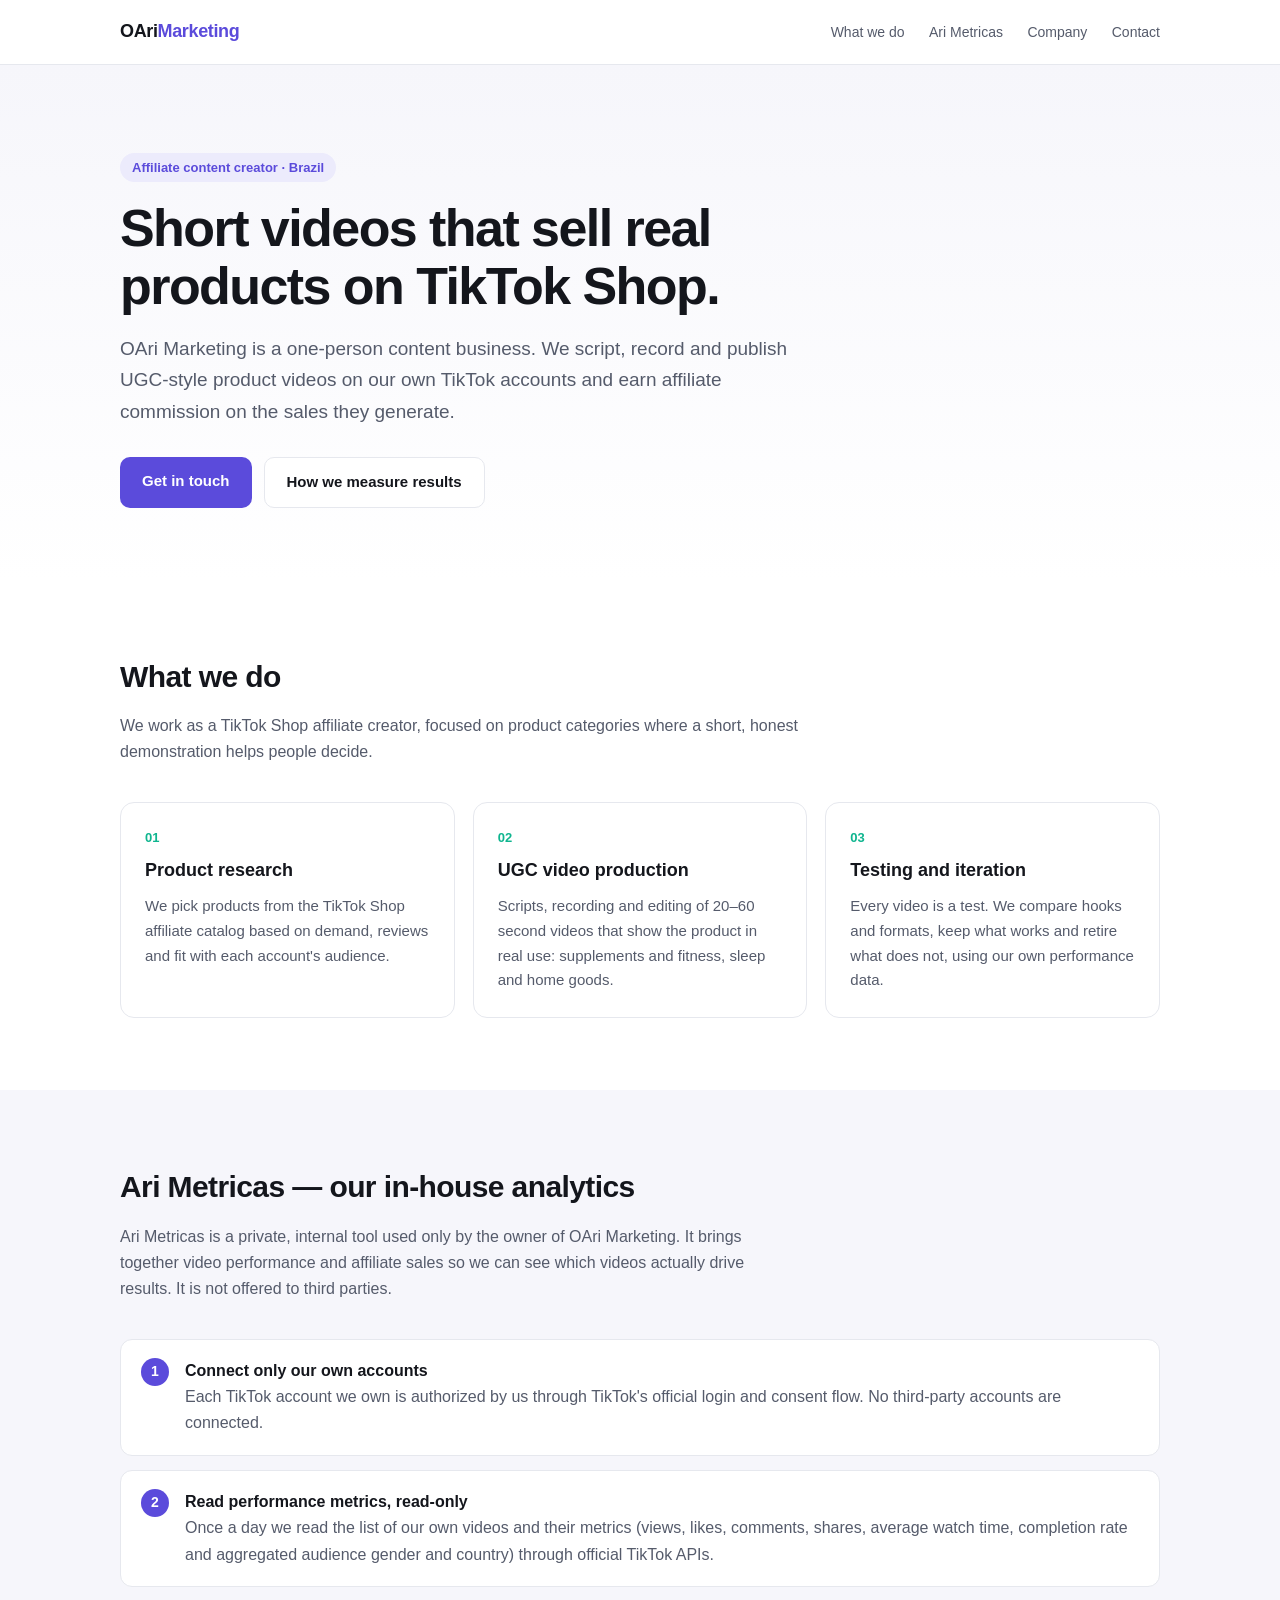
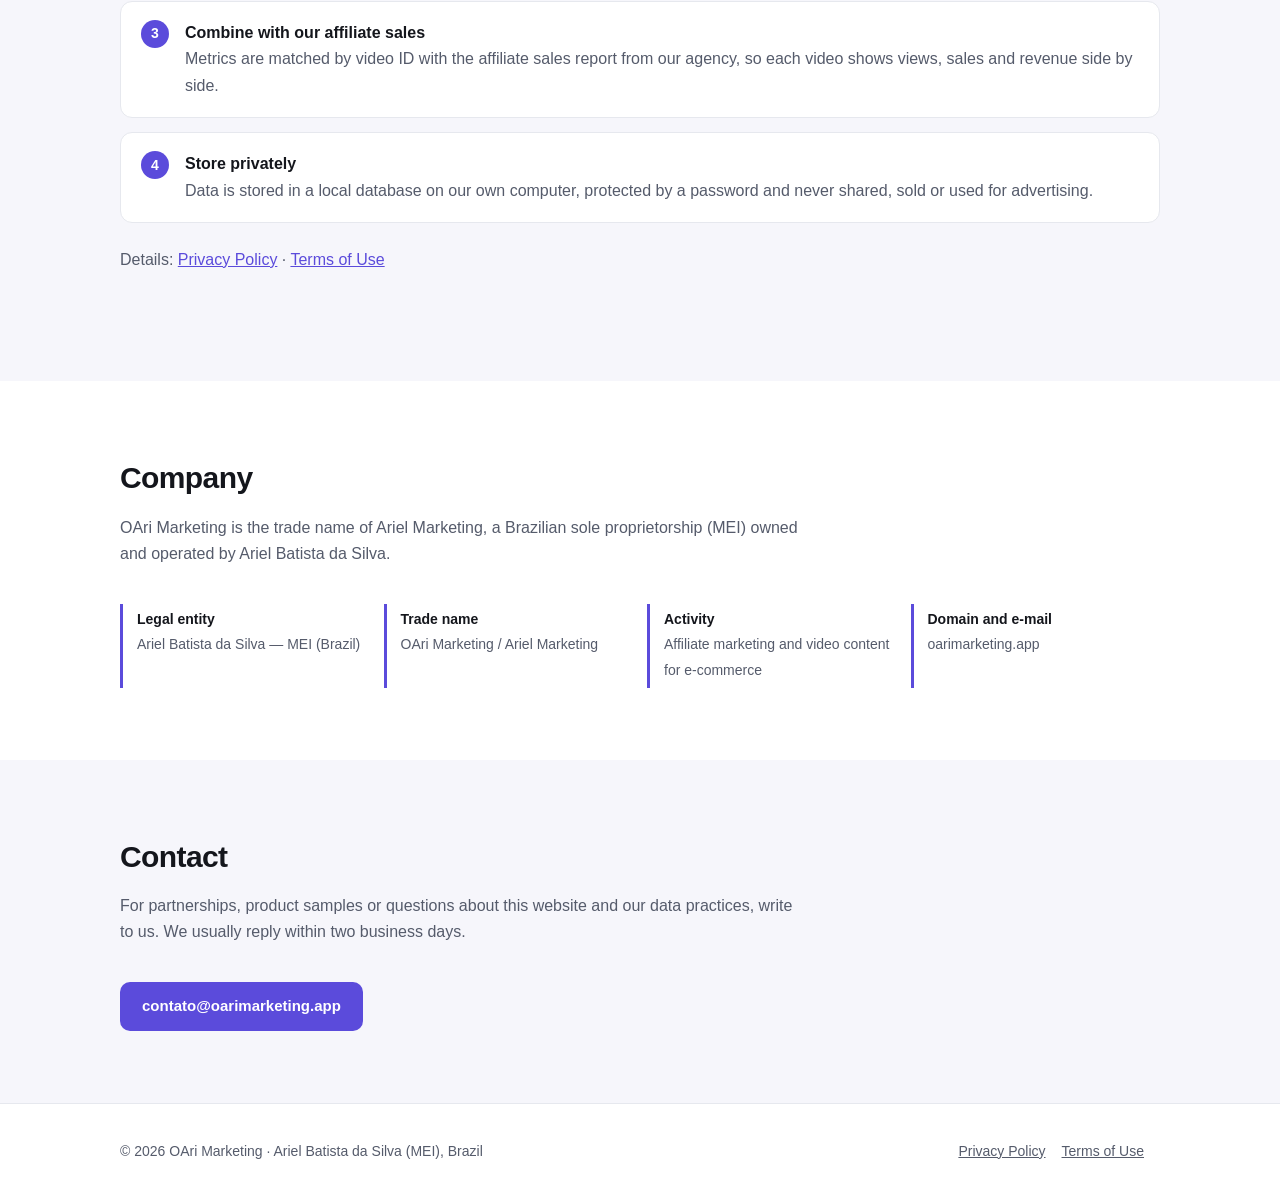
==== index.html @ f6f93df8 "Site OAri Marketing (index, privacy, terms, CNAME)" ====
<!DOCTYPE html>
<html lang="en">
<head>
<meta charset="utf-8">
<meta name="viewport" content="width=device-width, initial-scale=1">
<title>OAri Marketing — Affiliate video content for TikTok Shop</title>
<meta name="description" content="OAri Marketing creates short-form product videos for TikTok Shop as an affiliate creator in Brazil, and measures their performance with its in-house analytics tool, Ari Metricas.">
<link rel="stylesheet" href="style.css">
</head>
<body>
<header class="top"><div class="wrap">
  <a class="logo" href="/">OAri<span>Marketing</span></a>
  <nav>
    <a href="#what-we-do">What we do</a>
    <a href="#ari-metricas">Ari Metricas</a>
    <a class="hide-sm" href="#company">Company</a>
    <a href="#contact">Contact</a>
  </nav>
</div></header>

<main>
<section class="hero"><div class="wrap">
  <span class="eyebrow">Affiliate content creator · Brazil</span>
  <h1>Short videos that sell real products on TikTok Shop.</h1>
  <p class="lead">OAri Marketing is a one-person content business. We script, record and publish UGC-style product videos on our own TikTok accounts and earn affiliate commission on the sales they generate.</p>
  <div class="btns">
    <a class="btn pri" href="#contact">Get in touch</a>
    <a class="btn sec" href="#ari-metricas">How we measure results</a>
  </div>
</div></section>

<section id="what-we-do"><div class="wrap">
  <h2>What we do</h2>
  <p class="sub">We work as a TikTok Shop affiliate creator, focused on product categories where a short, honest demonstration helps people decide.</p>
  <div class="grid">
    <div class="card"><div class="num">01</div><h3>Product research</h3><p>We pick products from the TikTok Shop affiliate catalog based on demand, reviews and fit with each account's audience.</p></div>
    <div class="card"><div class="num">02</div><h3>UGC video production</h3><p>Scripts, recording and editing of 20–60 second videos that show the product in real use: supplements and fitness, sleep and home goods.</p></div>
    <div class="card"><div class="num">03</div><h3>Testing and iteration</h3><p>Every video is a test. We compare hooks and formats, keep what works and retire what does not, using our own performance data.</p></div>
  </div>
</div></section>

<section id="ari-metricas" class="alt"><div class="wrap">
  <h2>Ari Metricas — our in-house analytics</h2>
  <p class="sub">Ari Metricas is a private, internal tool used only by the owner of OAri Marketing. It brings together video performance and affiliate sales so we can see which videos actually drive results. It is not offered to third parties.</p>
  <ol class="steps">
    <li><b>Connect only our own accounts</b>Each TikTok account we own is authorized by us through TikTok's official login and consent flow. No third-party accounts are connected.</li>
    <li><b>Read performance metrics, read-only</b>Once a day we read the list of our own videos and their metrics (views, likes, comments, shares, average watch time, completion rate and aggregated audience gender and country) through official TikTok APIs.</li>
    <li><b>Combine with our affiliate sales</b>Metrics are matched by video ID with the affiliate sales report from our agency, so each video shows views, sales and revenue side by side.</li>
    <li><b>Store privately</b>Data is stored in a local database on our own computer, protected by a password and never shared, sold or used for advertising.</li>
  </ol>
  <p class="sub" style="margin-top:24px">Details: <a href="/privacy.html">Privacy Policy</a> · <a href="/terms.html">Terms of Use</a></p>
</div></section>

<section id="company"><div class="wrap">
  <h2>Company</h2>
  <p class="sub">OAri Marketing is the trade name of Ariel Marketing, a Brazilian sole proprietorship (MEI) owned and operated by Ariel Batista da Silva.</p>
  <div class="facts">
    <div class="fact"><b>Legal entity</b><span>Ariel Batista da Silva — MEI (Brazil)</span></div>
    <div class="fact"><b>Trade name</b><span>OAri Marketing / Ariel Marketing</span></div>
    <div class="fact"><b>Activity</b><span>Affiliate marketing and video content for e-commerce</span></div>
    <div class="fact"><b>Domain and e-mail</b><span>oarimarketing.app</span></div>
  </div>
</div></section>

<section id="contact" class="alt"><div class="wrap">
  <h2>Contact</h2>
  <p class="sub">For partnerships, product samples or questions about this website and our data practices, write to us. We usually reply within two business days.</p>
  <a class="btn pri" href="mailto:contato@oarimarketing.app">contato@oarimarketing.app</a>
</div></section>
</main>

<footer><div class="wrap">
  <span>© 2026 OAri Marketing · Ariel Batista da Silva (MEI), Brazil</span>
  <span><a href="/privacy.html">Privacy Policy</a><a href="/terms.html">Terms of Use</a></span>
</div></footer>
</body>
</html>
---- style.css ----
:root {
  --ink: #14161c; --soft: #555b6b; --line: #e6e8ee; --bg: #ffffff; --tint: #f6f6fb;
  --brand: #5b4bdb; --brand-ink: #ffffff; --accent: #0fb58f;
}
* { box-sizing: border-box; margin: 0; }
html { scroll-behavior: smooth; }
body { font: 16px/1.65 "Inter", -apple-system, "Segoe UI", Roboto, sans-serif; color: var(--ink); background: var(--bg); }
a { color: var(--brand); }
.wrap { max-width: 1080px; margin: 0 auto; padding: 0 20px; }
header.top { position: sticky; top: 0; z-index: 5; background: rgba(255,255,255,.92); backdrop-filter: blur(8px); border-bottom: 1px solid var(--line); }
header.top .wrap { display: flex; align-items: center; justify-content: space-between; height: 64px; gap: 16px; }
.logo { font-weight: 800; font-size: 18px; color: var(--ink); text-decoration: none; letter-spacing: -.02em; }
.logo span { color: var(--brand); }
nav a { color: var(--soft); text-decoration: none; margin-left: 20px; font-size: 14px; font-weight: 500; }
nav a:hover { color: var(--ink); }
.hero { padding: 88px 0 72px; background: linear-gradient(180deg, var(--tint), var(--bg)); }
.eyebrow { display: inline-block; font-size: 13px; font-weight: 600; color: var(--brand); background: #ecebfc; padding: 4px 12px; border-radius: 99px; margin-bottom: 18px; }
h1 { font-size: clamp(32px, 5vw, 52px); line-height: 1.1; letter-spacing: -.03em; max-width: 780px; }
.lead { font-size: 19px; color: var(--soft); max-width: 680px; margin-top: 18px; }
.btns { margin-top: 30px; display: flex; gap: 12px; flex-wrap: wrap; }
.btn { display: inline-block; padding: 12px 22px; border-radius: 10px; font-weight: 600; text-decoration: none; font-size: 15px; }
.btn.pri { background: var(--brand); color: var(--brand-ink); }
.btn.sec { border: 1px solid var(--line); color: var(--ink); background: #fff; }
section { padding: 72px 0; }
section.alt { background: var(--tint); }
h2 { font-size: 30px; letter-spacing: -.02em; margin-bottom: 12px; }
.sub { color: var(--soft); max-width: 680px; margin-bottom: 36px; }
.grid { display: grid; grid-template-columns: repeat(auto-fit, minmax(min(280px, 100%), 1fr)); gap: 18px; }
.card { background: #fff; border: 1px solid var(--line); border-radius: 14px; padding: 24px; }
.card h3 { font-size: 18px; margin-bottom: 8px; }
.card p { color: var(--soft); font-size: 15px; }
.num { font-size: 13px; font-weight: 700; color: var(--accent); margin-bottom: 8px; }
.steps { counter-reset: s; list-style: none; padding: 0; display: grid; gap: 14px; }
.steps li { background: #fff; border: 1px solid var(--line); border-radius: 12px; padding: 18px 20px 18px 64px; position: relative; color: var(--soft); }
.steps li b { color: var(--ink); display: block; }
.steps li::before { counter-increment: s; content: counter(s); position: absolute; left: 20px; top: 18px; width: 28px; height: 28px; border-radius: 50%; background: var(--brand); color: #fff; font-weight: 700; font-size: 14px; display: grid; place-items: center; }
.facts { display: grid; grid-template-columns: repeat(auto-fit, minmax(min(220px, 100%), 1fr)); gap: 14px; }
.fact { border-left: 3px solid var(--brand); padding: 4px 0 4px 14px; }
.fact b { display: block; font-size: 14px; }
.fact span { color: var(--soft); font-size: 14px; }
footer { border-top: 1px solid var(--line); padding: 36px 0; color: var(--soft); font-size: 14px; }
footer .wrap { display: flex; justify-content: space-between; flex-wrap: wrap; gap: 16px; }
footer a { color: var(--soft); margin-right: 16px; }
.doc { padding: 56px 0 80px; }
.doc .wrap { max-width: 780px; }
.doc h1 { font-size: 36px; }
.doc .upd { color: var(--soft); margin: 10px 0 32px; font-size: 14px; }
.doc h2 { font-size: 21px; margin: 32px 0 10px; }
.doc p, .doc li { color: #333846; margin-bottom: 10px; }
.doc ul { padding-left: 22px; }
@media (max-width: 640px) {
  nav a { margin-left: 12px; font-size: 13px; }
  nav a.hide-sm, nav a:not(:last-child) { display: none; }
  .hero { padding: 56px 0 48px; }
  section { padding: 52px 0; }
}
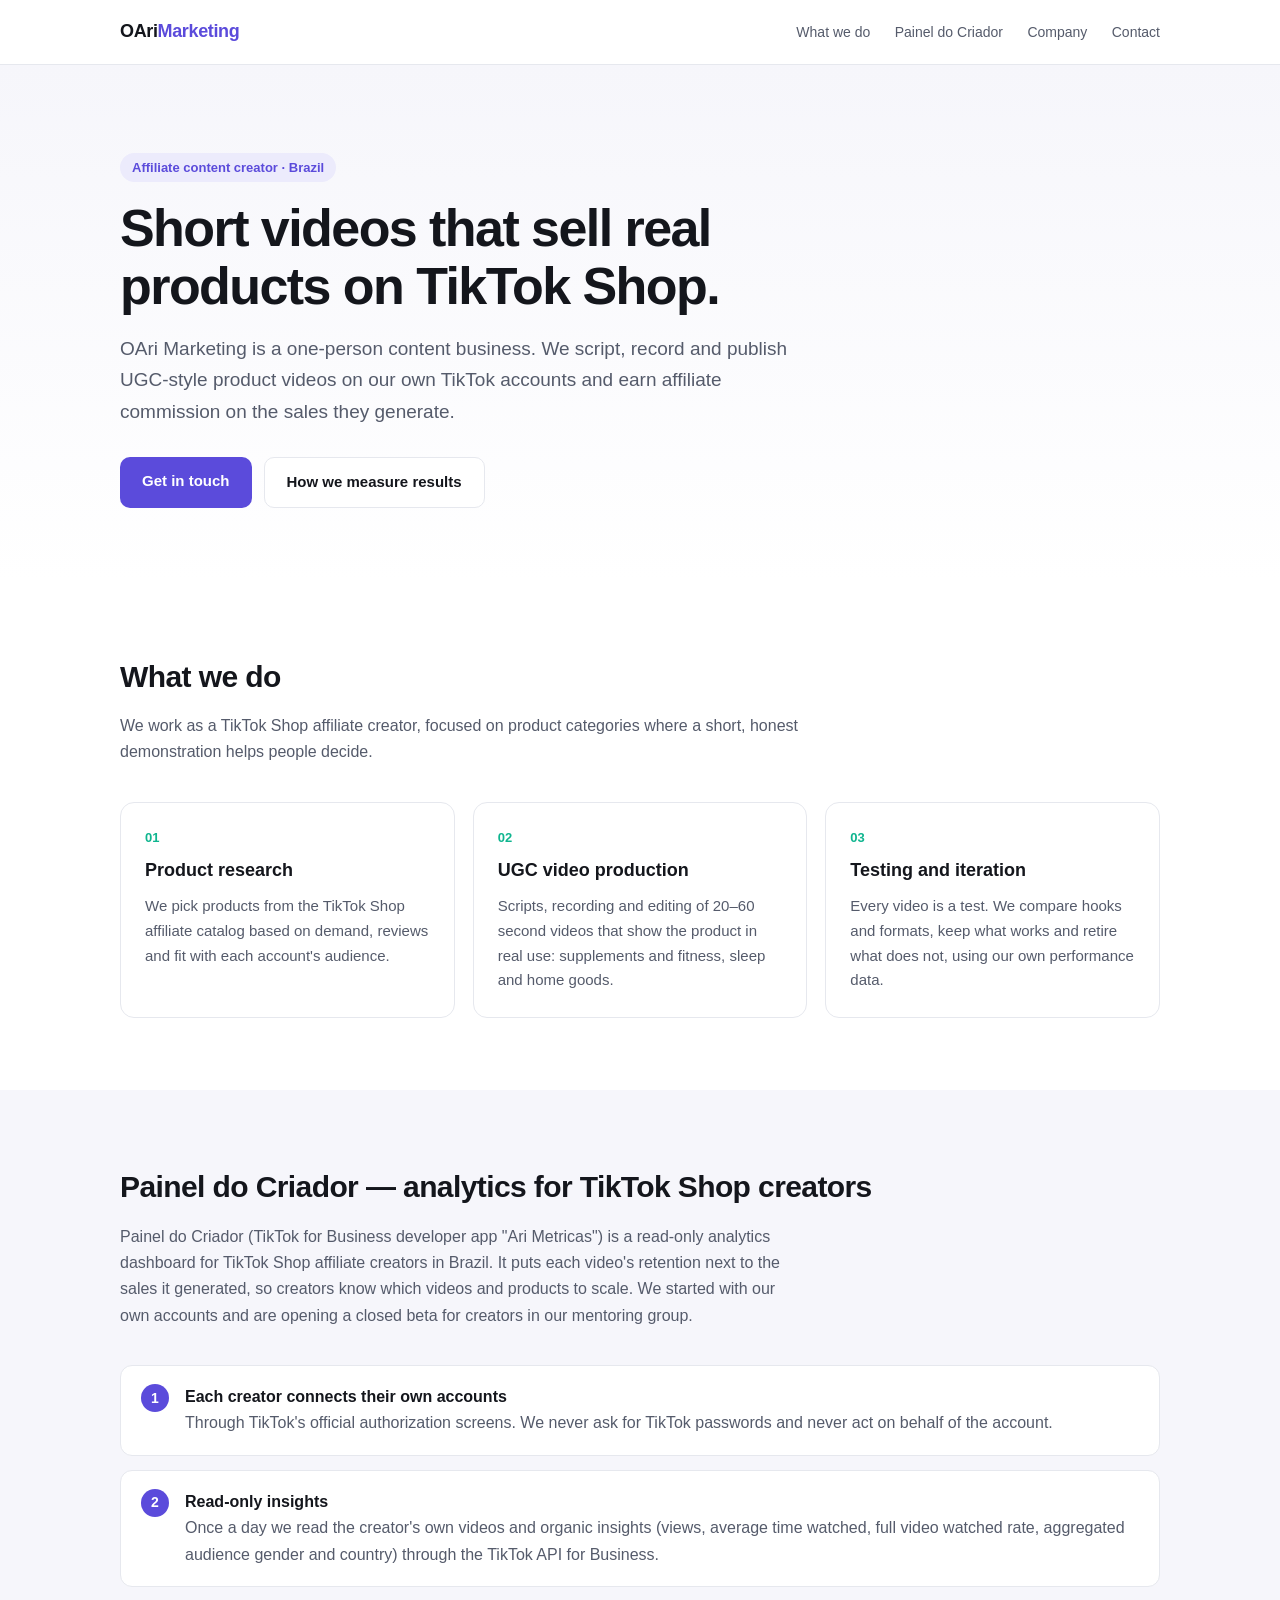
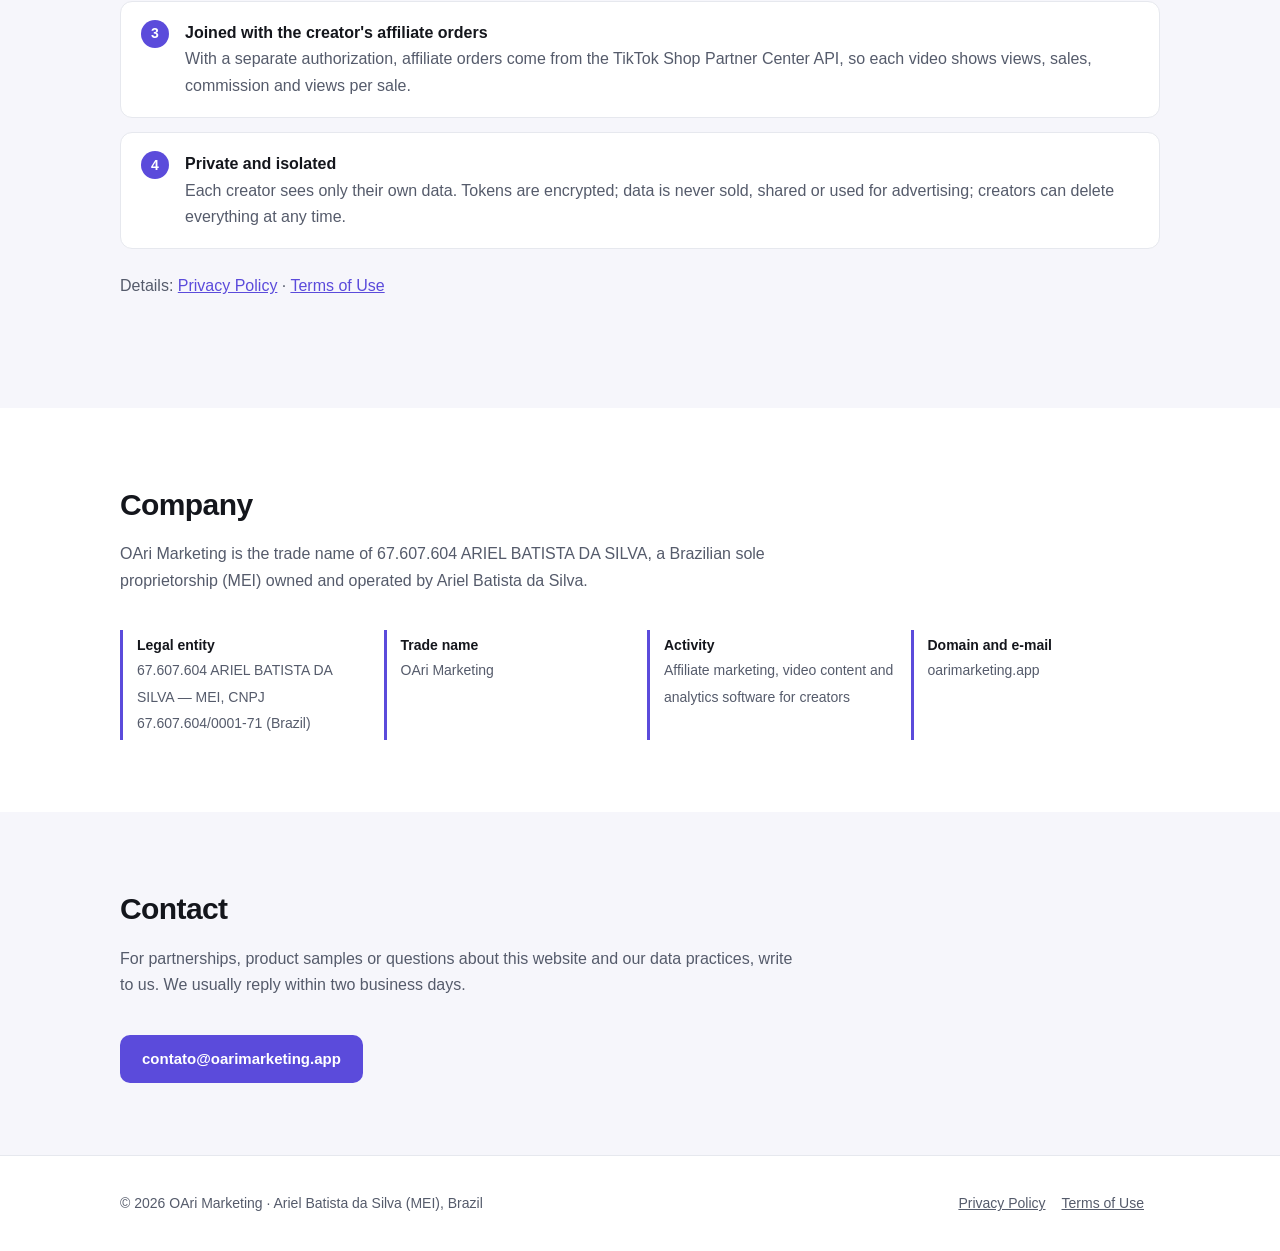
==== commit 9dc84ff4: "Site descreve o produto Painel do Criador (privacidade e termos para vários criadores)" ====
--- a/index.html
+++ b/index.html
@@ -4,7 +4,7 @@
 <meta charset="utf-8">
 <meta name="viewport" content="width=device-width, initial-scale=1">
 <title>OAri Marketing — Affiliate video content for TikTok Shop</title>
-<meta name="description" content="OAri Marketing creates short-form product videos for TikTok Shop as an affiliate creator in Brazil, and measures their performance with its in-house analytics tool, Ari Metricas.">
+<meta name="description" content="OAri Marketing creates short-form product videos for TikTok Shop as an affiliate creator in Brazil, and builds Painel do Criador, an analytics dashboard for TikTok Shop affiliate creators.">
 <link rel="stylesheet" href="style.css">
 </head>
 <body>
@@ -12,7 +12,7 @@
   <a class="logo" href="/">OAri<span>Marketing</span></a>
   <nav>
     <a href="#what-we-do">What we do</a>
-    <a href="#ari-metricas">Ari Metricas</a>
+    <a href="#ari-metricas">Painel do Criador</a>
     <a class="hide-sm" href="#company">Company</a>
     <a href="#contact">Contact</a>
   </nav>
@@ -40,24 +40,24 @@
 </div></section>
 
 <section id="ari-metricas" class="alt"><div class="wrap">
-  <h2>Ari Metricas — our in-house analytics</h2>
-  <p class="sub">Ari Metricas is a private, internal tool used only by the owner of OAri Marketing. It brings together video performance and affiliate sales so we can see which videos actually drive results. It is not offered to third parties.</p>
+  <h2>Painel do Criador — analytics for TikTok Shop creators</h2>
+  <p class="sub">Painel do Criador (TikTok for Business developer app "Ari Metricas") is a read-only analytics dashboard for TikTok Shop affiliate creators in Brazil. It puts each video's retention next to the sales it generated, so creators know which videos and products to scale. We started with our own accounts and are opening a closed beta for creators in our mentoring group.</p>
   <ol class="steps">
-    <li><b>Connect only our own accounts</b>Each TikTok account we own is authorized by us through TikTok's official login and consent flow. No third-party accounts are connected.</li>
-    <li><b>Read performance metrics, read-only</b>Once a day we read the list of our own videos and their metrics (views, likes, comments, shares, average watch time, completion rate and aggregated audience gender and country) through official TikTok APIs.</li>
-    <li><b>Combine with our affiliate sales</b>Metrics are matched by video ID with the affiliate sales report from our agency, so each video shows views, sales and revenue side by side.</li>
-    <li><b>Store privately</b>Data is stored in a local database on our own computer, protected by a password and never shared, sold or used for advertising.</li>
+    <li><b>Each creator connects their own accounts</b>Through TikTok's official authorization screens. We never ask for TikTok passwords and never act on behalf of the account.</li>
+    <li><b>Read-only insights</b>Once a day we read the creator's own videos and organic insights (views, average time watched, full video watched rate, aggregated audience gender and country) through the TikTok API for Business.</li>
+    <li><b>Joined with the creator's affiliate orders</b>With a separate authorization, affiliate orders come from the TikTok Shop Partner Center API, so each video shows views, sales, commission and views per sale.</li>
+    <li><b>Private and isolated</b>Each creator sees only their own data. Tokens are encrypted; data is never sold, shared or used for advertising; creators can delete everything at any time.</li>
   </ol>
   <p class="sub" style="margin-top:24px">Details: <a href="/privacy.html">Privacy Policy</a> · <a href="/terms.html">Terms of Use</a></p>
 </div></section>
 
 <section id="company"><div class="wrap">
   <h2>Company</h2>
-  <p class="sub">OAri Marketing is the trade name of Ariel Marketing, a Brazilian sole proprietorship (MEI) owned and operated by Ariel Batista da Silva.</p>
+  <p class="sub">OAri Marketing is the trade name of 67.607.604 ARIEL BATISTA DA SILVA, a Brazilian sole proprietorship (MEI) owned and operated by Ariel Batista da Silva.</p>
   <div class="facts">
-    <div class="fact"><b>Legal entity</b><span>Ariel Batista da Silva — MEI (Brazil)</span></div>
-    <div class="fact"><b>Trade name</b><span>OAri Marketing / Ariel Marketing</span></div>
-    <div class="fact"><b>Activity</b><span>Affiliate marketing and video content for e-commerce</span></div>
+    <div class="fact"><b>Legal entity</b><span>67.607.604 ARIEL BATISTA DA SILVA — MEI, CNPJ 67.607.604/0001-71 (Brazil)</span></div>
+    <div class="fact"><b>Trade name</b><span>OAri Marketing</span></div>
+    <div class="fact"><b>Activity</b><span>Affiliate marketing, video content and analytics software for creators</span></div>
     <div class="fact"><b>Domain and e-mail</b><span>oarimarketing.app</span></div>
   </div>
 </div></section>
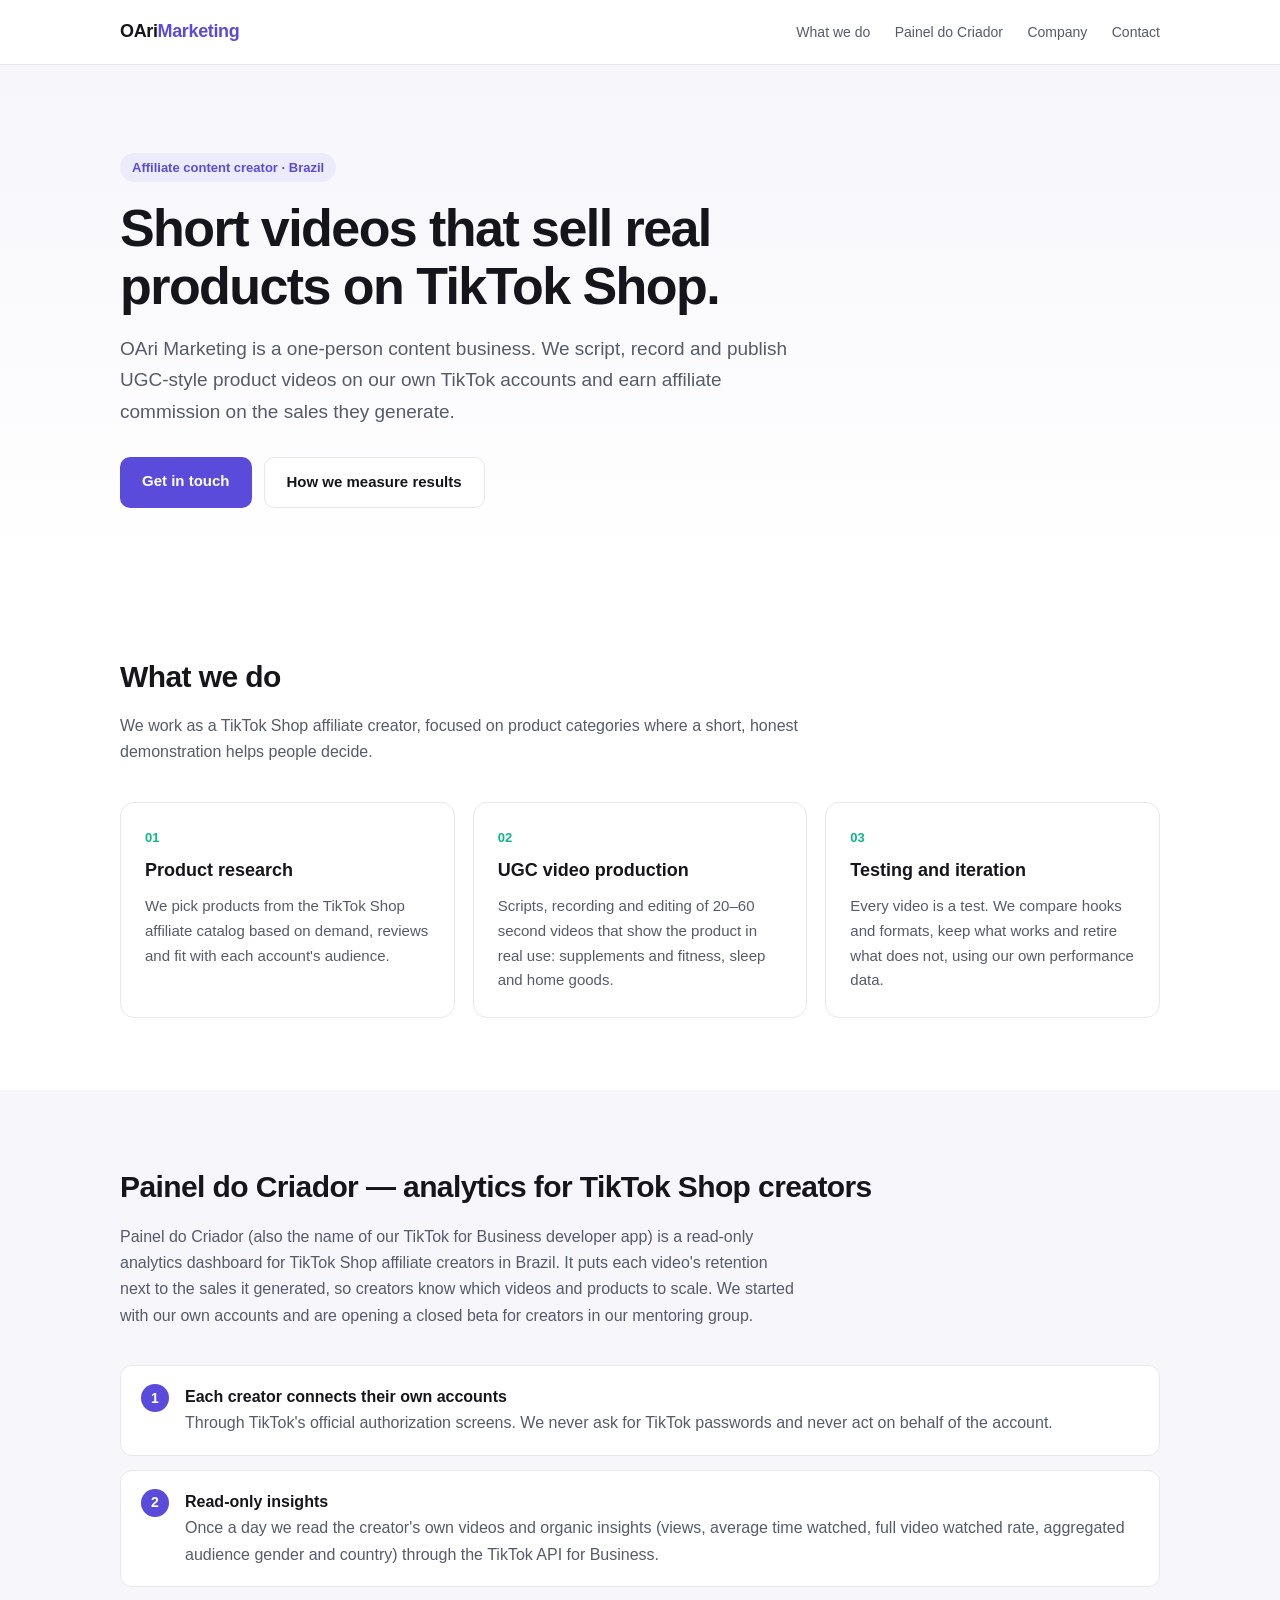
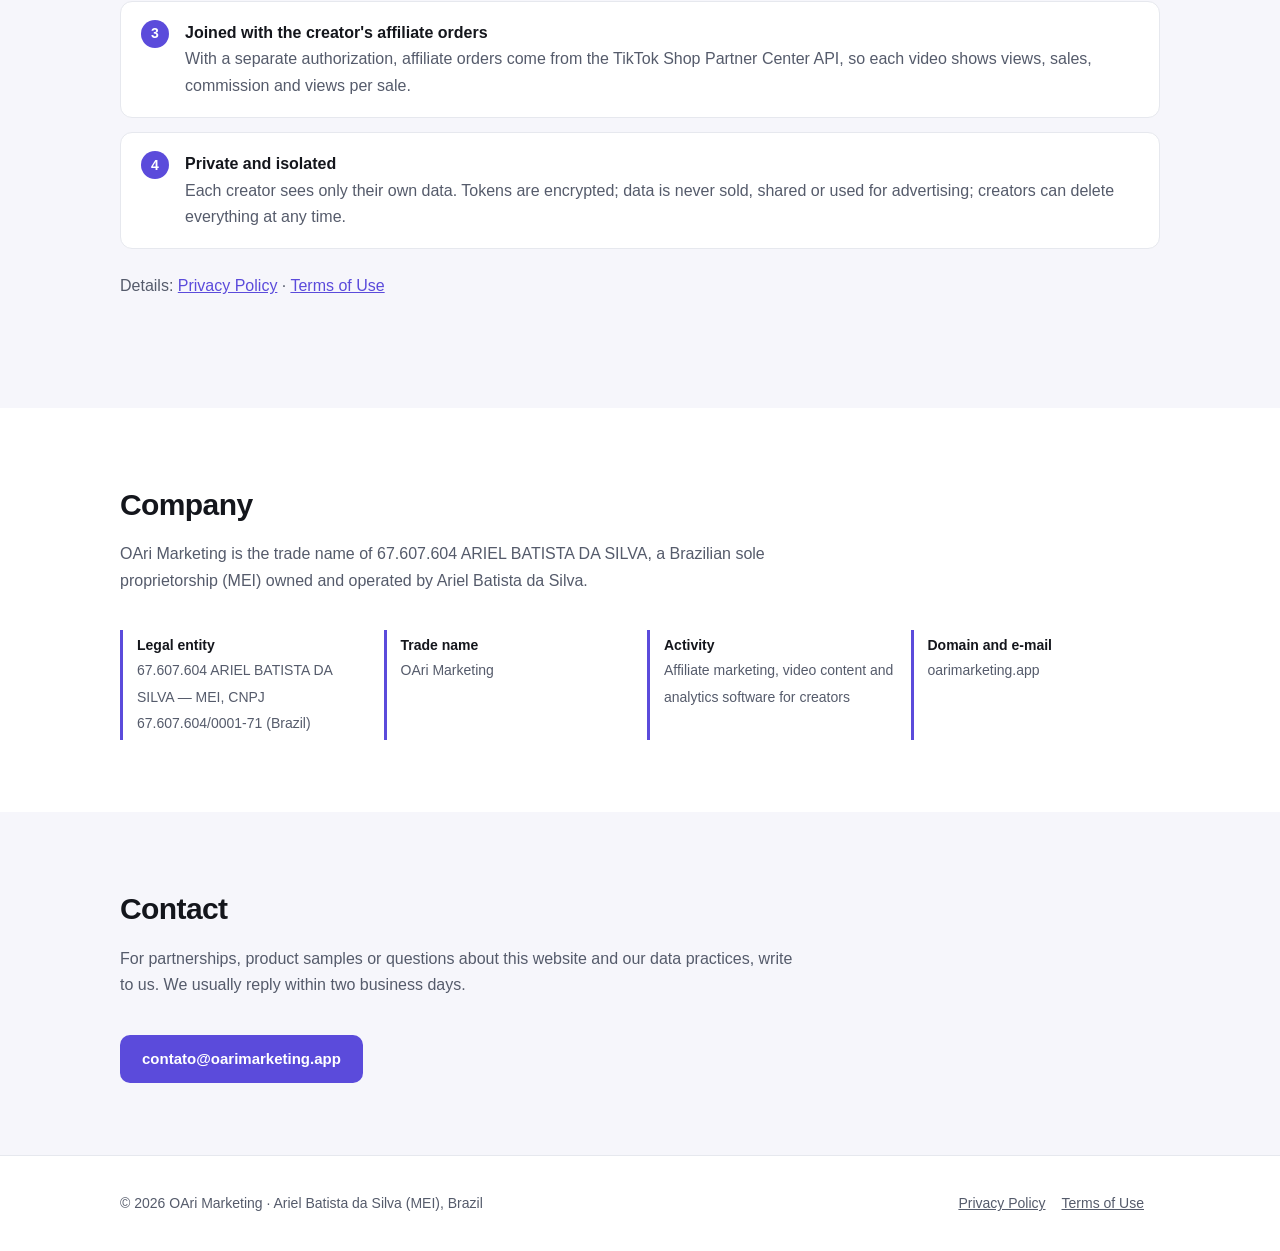
==== commit 044f08ab: "Site: app do TikTok for Business passa a se chamar Painel do Criador" ====
--- a/index.html
+++ b/index.html
@@ -41,7 +41,7 @@
 
 <section id="ari-metricas" class="alt"><div class="wrap">
   <h2>Painel do Criador — analytics for TikTok Shop creators</h2>
-  <p class="sub">Painel do Criador (TikTok for Business developer app "Ari Metricas") is a read-only analytics dashboard for TikTok Shop affiliate creators in Brazil. It puts each video's retention next to the sales it generated, so creators know which videos and products to scale. We started with our own accounts and are opening a closed beta for creators in our mentoring group.</p>
+  <p class="sub">Painel do Criador (also the name of our TikTok for Business developer app) is a read-only analytics dashboard for TikTok Shop affiliate creators in Brazil. It puts each video's retention next to the sales it generated, so creators know which videos and products to scale. We started with our own accounts and are opening a closed beta for creators in our mentoring group.</p>
   <ol class="steps">
     <li><b>Each creator connects their own accounts</b>Through TikTok's official authorization screens. We never ask for TikTok passwords and never act on behalf of the account.</li>
     <li><b>Read-only insights</b>Once a day we read the creator's own videos and organic insights (views, average time watched, full video watched rate, aggregated audience gender and country) through the TikTok API for Business.</li>
